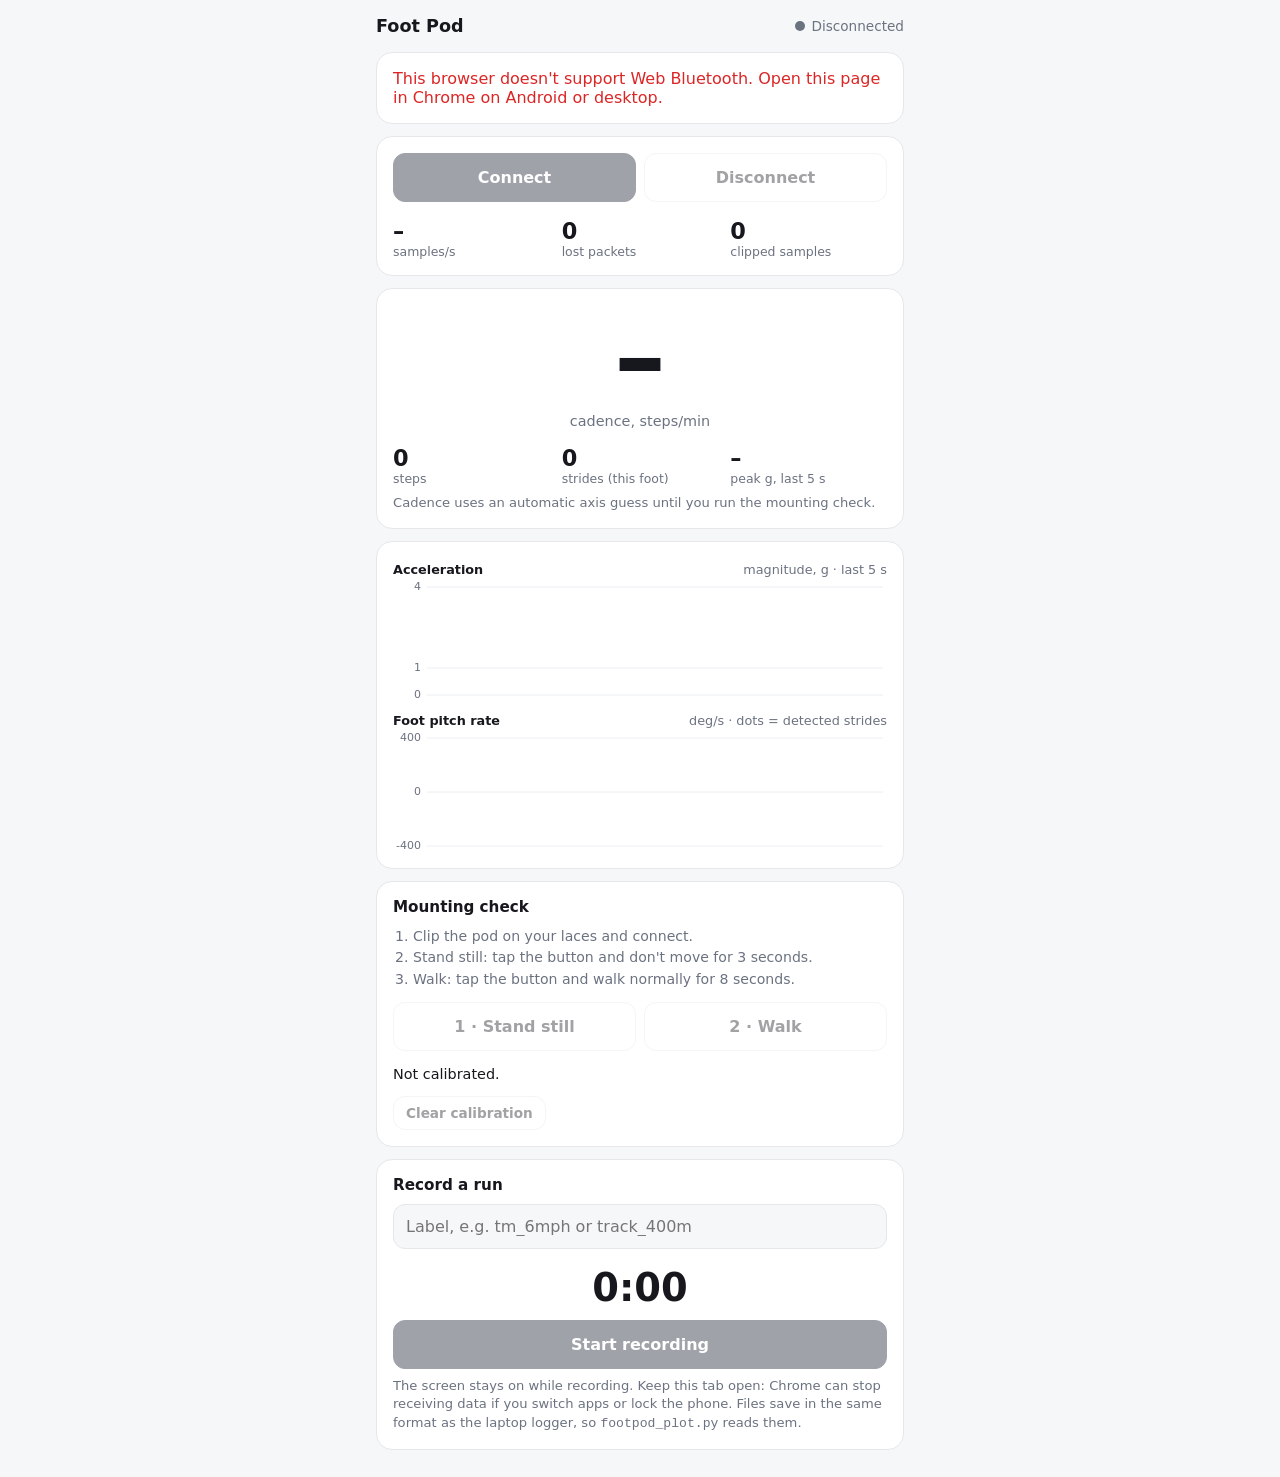
==== index.html @ b3b639f2 "Add foot pod capture firmware, logger, plot script and phone page Co-Authored-By: Claude Opus 5.5 <n" ====
<!doctype html>
<html lang="en"><head><meta charset="utf-8"><meta name="viewport" content="width=device-width, initial-scale=1">
<title>Foot Pod</title><meta http-equiv="refresh" content="0; url=footpod.html"></head>
<body><a href="footpod.html">Open the Foot Pod page</a></body></html>
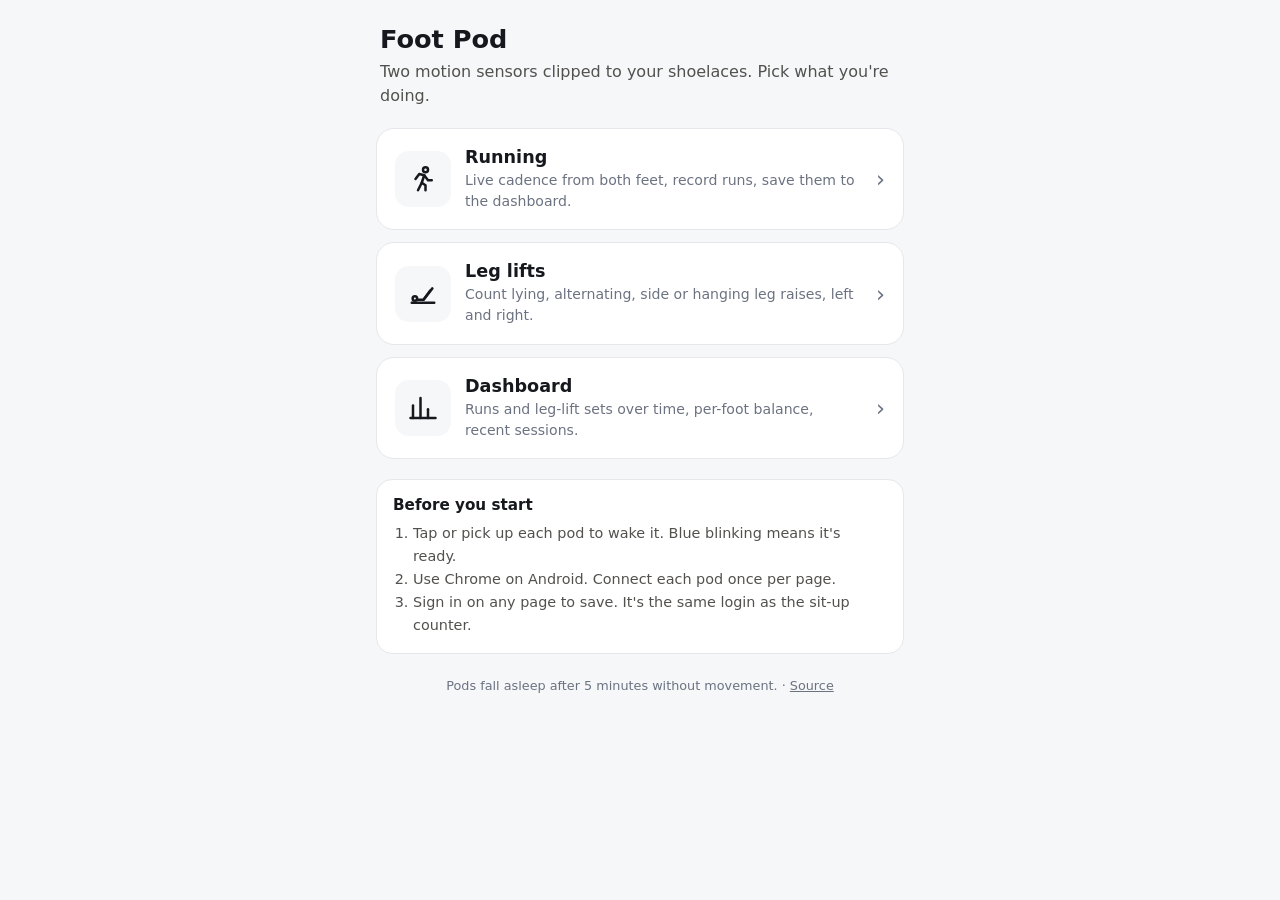
==== commit df4284d2: "Add splash page, leg-lift counter, Supabase saving and dashboard - index.html: choose Running, Leg l" ====
--- a/index.html
+++ b/index.html
@@ -1,4 +1,66 @@
 <!doctype html>
-<html lang="en"><head><meta charset="utf-8"><meta name="viewport" content="width=device-width, initial-scale=1">
-<title>Foot Pod</title><meta http-equiv="refresh" content="0; url=footpod.html"></head>
-<body><a href="footpod.html">Open the Foot Pod page</a></body></html>
+<html lang="en">
+<head>
+<meta charset="utf-8">
+<meta name="viewport" content="width=device-width, initial-scale=1">
+<title>Foot Pod</title>
+<meta name="description" content="Homemade shoe-mounted motion pods: running cadence, leg-lift counting, and a workout dashboard.">
+<link rel="stylesheet" href="style.css">
+<style>
+  .hero { padding: 8px 4px 20px; }
+  .hero h1 { font-size: 1.6rem; margin-bottom: 6px; }
+  .hero p { color: var(--text-2); line-height: 1.5; margin: 0; }
+  .tiles { display: grid; gap: 12px; }
+  a.tile {
+    display: grid; grid-template-columns: 56px 1fr auto; align-items: center; gap: 14px;
+    background: var(--card); border: 1px solid var(--line); border-radius: 18px; padding: 18px;
+    color: var(--text); text-decoration: none;
+  }
+  a.tile:active { transform: scale(.99); }
+  a.tile .ic { width: 56px; height: 56px; border-radius: 14px; display: grid; place-items: center; background: var(--bg); }
+  a.tile .ic svg { width: 30px; height: 30px; stroke: var(--text); fill: none; stroke-width: 2; stroke-linecap: round; stroke-linejoin: round; }
+  a.tile b { font-size: 1.1rem; display: block; margin-bottom: 3px; }
+  a.tile span { color: var(--muted); font-size: .88rem; line-height: 1.4; }
+  a.tile .go { color: var(--muted); font-size: 1.4rem; }
+  .how { margin-top: 20px; }
+  .how ol { margin: 8px 0 0; padding-left: 20px; color: var(--text-2); font-size: .9rem; line-height: 1.6; }
+  footer { color: var(--muted); font-size: .8rem; text-align: center; margin: 24px 0 8px; }
+  footer a { color: var(--muted); }
+</style>
+</head>
+<body>
+<div class="hero">
+  <h1>Foot Pod</h1>
+  <p>Two motion sensors clipped to your shoelaces. Pick what you're doing.</p>
+</div>
+
+<div class="tiles">
+  <a class="tile" href="run.html">
+    <div class="ic"><svg viewBox="0 0 24 24" aria-hidden="true"><circle cx="14" cy="4.5" r="2"/><path d="M8 21l3-6 3 2v4"/><path d="M6 12l3-4 4 1 3 4h3"/><path d="M11 15l2-6"/></svg></div>
+    <div><b>Running</b><span>Live cadence from both feet, record runs, save them to the dashboard.</span></div>
+    <div class="go">›</div>
+  </a>
+  <a class="tile" href="legs.html">
+    <div class="ic"><svg viewBox="0 0 24 24" aria-hidden="true"><path d="M3 19h18"/><circle cx="5.5" cy="15.5" r="1.8"/><path d="M7.5 16.5h5l7-9"/><path d="M12.5 16.5l5-7"/></svg></div>
+    <div><b>Leg lifts</b><span>Count lying, alternating, side or hanging leg raises, left and right.</span></div>
+    <div class="go">›</div>
+  </a>
+  <a class="tile" href="dashboard.html">
+    <div class="ic"><svg viewBox="0 0 24 24" aria-hidden="true"><path d="M4 20V10"/><path d="M10 20V4"/><path d="M16 20v-7"/><path d="M22 20H2"/></svg></div>
+    <div><b>Dashboard</b><span>Runs and leg-lift sets over time, per-foot balance, recent sessions.</span></div>
+    <div class="go">›</div>
+  </a>
+</div>
+
+<div class="card how">
+  <h2>Before you start</h2>
+  <ol>
+    <li>Tap or pick up each pod to wake it. Blue blinking means it's ready.</li>
+    <li>Use Chrome on Android. Connect each pod once per page.</li>
+    <li>Sign in on any page to save. It's the same login as the sit-up counter.</li>
+  </ol>
+</div>
+
+<footer>Pods fall asleep after 5 minutes without movement. · <a href="https://github.com/warrenjb/footpod">Source</a></footer>
+</body>
+</html>
--- a/style.css
+++ b/style.css
@@ -0,0 +1,95 @@
+/* Shared styles for the Foot Pod pages */
+:root {
+  color-scheme: light;
+  --bg: #f6f7f9; --card: #ffffff; --text: #16181d; --text-2: #52514e; --muted: #6b7280;
+  --accent: #16a34a; --warn: #dc2626; --line: #e5e7eb; --btn: #111827; --btn-text: #fff;
+  --grid: #eceef1; --pod-L: #2a78d6; --pod-R: #eb6834;
+  --ex-lying: #2a78d6; --ex-alternating: #eb6834; --ex-side: #1baf7a; --ex-hanging: #eda100;
+}
+@media (prefers-color-scheme: dark) {
+  :root:where(:not([data-theme="light"])) {
+    color-scheme: dark;
+    --bg: #0f1115; --card: #181b22; --text: #f3f4f6; --text-2: #c3c2b7; --muted: #9ca3af;
+    --accent: #22c55e; --warn: #f87171; --line: #2a2f3a; --btn: #f3f4f6; --btn-text: #111827;
+    --grid: #232833; --pod-L: #3987e5; --pod-R: #d95926;
+    --ex-lying: #3987e5; --ex-alternating: #d95926; --ex-side: #199e70; --ex-hanging: #c98500;
+  }
+}
+:root[data-theme="dark"] {
+  color-scheme: dark;
+  --bg: #0f1115; --card: #181b22; --text: #f3f4f6; --text-2: #c3c2b7; --muted: #9ca3af;
+  --accent: #22c55e; --warn: #f87171; --line: #2a2f3a; --btn: #f3f4f6; --btn-text: #111827;
+  --grid: #232833; --pod-L: #3987e5; --pod-R: #d95926;
+  --ex-lying: #3987e5; --ex-alternating: #d95926; --ex-side: #199e70; --ex-hanging: #c98500;
+}
+* { box-sizing: border-box; }
+body {
+  margin: 0; background: var(--bg); color: var(--text);
+  font-family: system-ui, -apple-system, Segoe UI, Roboto, sans-serif;
+  padding: 16px; max-width: 560px; margin-inline: auto;
+}
+body.wide { max-width: 960px; }
+header.top { display: flex; justify-content: space-between; align-items: center; margin-bottom: 16px; gap: 8px; }
+header.top a.back { color: var(--muted); text-decoration: none; font-size: .9rem; }
+h1 { font-size: 1.1rem; margin: 0; }
+h2 { font-size: .95rem; margin: 0; }
+h3 { font-size: .88rem; margin: 14px 0 8px; }
+.card { background: var(--card); border: 1px solid var(--line); border-radius: 16px; padding: 16px; margin-bottom: 12px; }
+.row { display: flex; gap: 8px; flex-wrap: wrap; }
+button, .btn {
+  flex: 1; min-width: 90px; padding: 14px 10px; font-size: 1rem; font-weight: 600; font-family: inherit;
+  border: 1px solid var(--line); border-radius: 12px; background: var(--card); color: var(--text);
+  cursor: pointer; text-align: center; text-decoration: none;
+}
+button.primary { background: var(--btn); color: var(--btn-text); border-color: var(--btn); }
+button.danger { background: var(--warn); color: #fff; border-color: var(--warn); }
+button.small { flex: none; min-width: 0; padding: 8px 12px; font-size: .85rem; }
+button:disabled { opacity: .4; cursor: default; }
+select, input[type=text], input[type=email], input[type=password] {
+  width: 100%; padding: 12px; font-size: 1rem; font-family: inherit; border-radius: 12px;
+  border: 1px solid var(--line); background: var(--bg); color: var(--text);
+}
+select { width: auto; padding: 8px 10px; }
+.note { color: var(--muted); font-size: .82rem; line-height: 1.4; margin: 8px 0 0; }
+.ok { color: var(--accent); font-weight: 600; }
+.bad { color: var(--warn); font-weight: 600; }
+.warn-text { color: var(--warn); }
+.label { text-align: center; color: var(--muted); font-size: .9rem; margin-top: 4px; }
+.stats { display: grid; grid-template-columns: repeat(3, 1fr); gap: 12px; margin-top: 16px; }
+.stat .v { font-size: 1.4rem; font-weight: 700; font-variant-numeric: tabular-nums; }
+.stat .k { color: var(--muted); font-size: .78rem; }
+.big { font-size: 6.5rem; font-weight: 800; text-align: center; line-height: 1; font-variant-numeric: tabular-nums; }
+.swatch { width: 10px; height: 10px; border-radius: 3px; flex: none; display: inline-block; }
+
+/* pod connection chips */
+.pods { display: grid; grid-template-columns: 1fr 1fr; gap: 10px; margin-top: 12px; }
+.podchip { border: 1px solid var(--line); border-radius: 12px; padding: 10px; display: flex; flex-direction: column; gap: 6px; min-width: 0; }
+.podchip .top { display: flex; align-items: center; gap: 6px; font-weight: 600; font-size: .9rem; }
+.podchip .st { font-size: .78rem; color: var(--muted); display: flex; align-items: center; gap: 6px; }
+.dot { width: 8px; height: 8px; border-radius: 50%; background: var(--muted); flex: none; }
+.dot.on { background: var(--accent); }
+.dot.retry { background: var(--warn); }
+
+/* account / person */
+.who-row { display: flex; align-items: center; justify-content: space-between; gap: 8px; margin-bottom: 12px; font-size: .9rem; }
+.acct-row { display: flex; align-items: center; justify-content: space-between; gap: 8px; flex-wrap: wrap; font-size: .9rem; }
+.acct-row .who { color: var(--muted); }
+.acct-form { display: grid; gap: 8px; }
+.acct-msg { font-size: .85rem; min-height: 1.2em; color: var(--muted); margin-top: 6px; }
+.acct-msg.bad { color: var(--warn); }
+.sync { font-size: .8rem; color: var(--muted); }
+.sync.ok { color: var(--accent); font-weight: 600; }
+.sync.bad { color: var(--warn); font-weight: 600; }
+
+/* countdown overlay */
+.overlay {
+  position: fixed; inset: 0; display: none; align-items: center; justify-content: center; flex-direction: column;
+  background: color-mix(in srgb, var(--bg) 92%, transparent); z-index: 10; text-align: center; padding: 24px;
+}
+.overlay .num { font-size: 7rem; font-weight: 800; font-variant-numeric: tabular-nums; }
+.overlay .what { font-size: 1.2rem; color: var(--muted); }
+
+.chart-title { display: flex; justify-content: space-between; font-size: .8rem; color: var(--muted); margin: 4px 0; gap: 8px; }
+.chart-title b { color: var(--text); font-weight: 600; }
+canvas.live { width: 100%; height: 110px; display: block; }
+code { font-size: .9em; }
